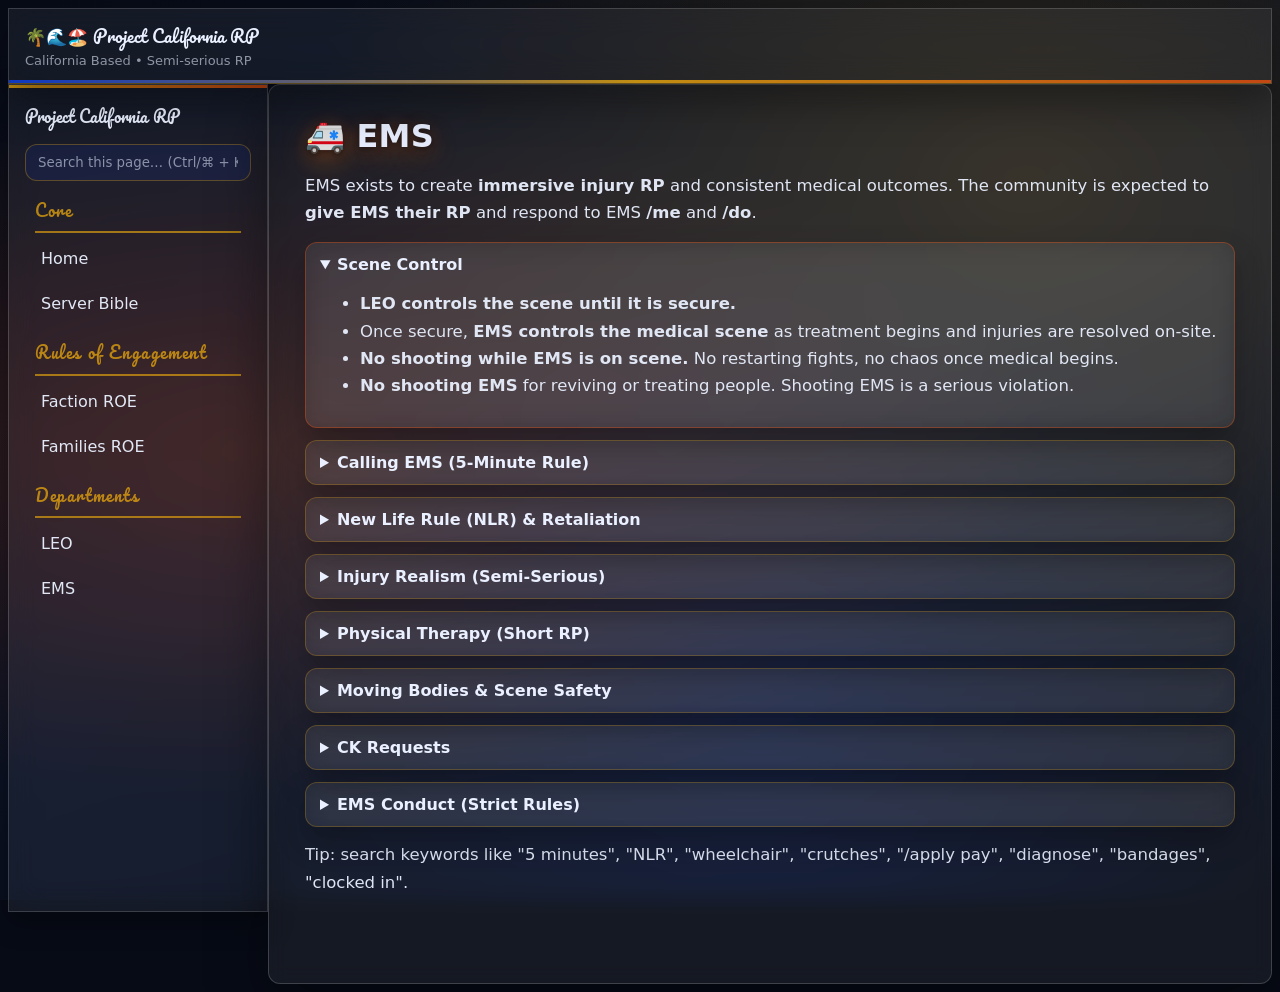
==== ems/index.html @ db91a976 "Merge pull request #1 from KissedByHoneyBee/copilot/recreate-website-structure Add GitHub Pages webs" ====
<!doctype html>
<html lang="en">
<head>
  <meta charset="utf-8"/>
  <meta name="viewport" content="width=device-width, initial-scale=1"/>
  <title>EMS • Project California RP</title>
  <link href="https://fonts.googleapis.com/css2?family=Pacifico&display=swap" rel="stylesheet">
  <link rel="stylesheet" href="../styles.css"/>
</head>

<body>
<div class="shell">

  <aside class="sidebar">
    <div class="brand">Project California RP</div>

    <div class="search">
      <input id="searchInput" placeholder="Search this page… (Ctrl/⌘ + K)" />
    </div>

    <div class="nav" id="sidebarNav"></div>
  </aside>

  <main class="main">
    <button id="menuBtn" style="margin-bottom:15px;">☰ Menu</button>

    <h1 data-search-item>🚑 EMS</h1>
    <p data-search-item>
      EMS exists to create <b>immersive injury RP</b> and consistent medical outcomes.
      The community is expected to <b>give EMS their RP</b> and respond to EMS <b>/me</b> and <b>/do</b>.
    </p>

    <details data-search-item open>
      <summary>Scene Control</summary>
      <ul>
        <li data-search-item><b>LEO controls the scene until it is secure.</b></li>
        <li data-search-item>Once secure, <b>EMS controls the medical scene</b> as treatment begins and injuries are resolved on-site.</li>
        <li data-search-item><b>No shooting while EMS is on scene.</b> No restarting fights, no chaos once medical begins.</li>
        <li data-search-item><b>No shooting EMS</b> for reviving or treating people. Shooting EMS is a serious violation.</li>
      </ul>
    </details>

    <details data-search-item>
      <summary>Calling EMS (5-Minute Rule)</summary>
      <ul>
        <li data-search-item>You must wait <b>5 minutes after a shootout</b> to call for EMS.</li>
        <li data-search-item>This is especially enforced in high-conflict areas (ex: gang blocks).</li>
        <li data-search-item>Do not call EMS instantly after getting shot — let the scene finish and breathe.</li>
      </ul>
    </details>

    <details data-search-item>
      <summary>New Life Rule (NLR) &amp; Retaliation</summary>
      <ul>
        <li data-search-item>Revives are allowed, but <b>NLR applies</b>.</li>
        <li data-search-item>You <b>cannot retaliate</b> against the person/group who shot or killed you.</li>
        <li data-search-item>Exception: you may be reminded by someone who was <b>on scene</b> and <b>did NOT die</b>.</li>
      </ul>
    </details>

    <details data-search-item>
      <summary>Injury Realism (Semi-Serious)</summary>
      <ul>
        <li data-search-item>Injury realism is enforced. If you're shot, you're expected to <b>RP the injury</b>.</li>
        <li data-search-item><b>Crutch time is 30 minutes</b> when applicable.</li>
        <li data-search-item>If <b>shot in the head</b>: you may be required to use a <b>wheelchair</b>.</li>
        <li data-search-item>If <b>shot anywhere else</b>: you may be required to use <b>crutches</b> and/or a <b>cast</b> depending on the situation.</li>
        <li data-search-item>To be taken off a <b>crutch/wheelchair</b>, you must complete physical therapy RP and <b>/apply pay</b> the EMT the full PT cost.</li>
        <li data-search-item>If you do not <b>/apply pay</b> the EMT the physical therapy pricing, you remain on the crutch/wheelchair for the full duration.</li>
        <li data-search-item>These systems exist to enforce <b>valuing your life</b> and real consequences.</li>
      </ul>
    </details>

    <details data-search-item>
      <summary>Physical Therapy (Short RP)</summary>
      <ul>
        <li data-search-item>EMS will run short physical therapy RP (examples: <b>/yoga</b>, rehab steps, mobility checks).</li>
        <li data-search-item>Citizens must cooperate and respond to EMS <b>/me</b> and <b>/do</b>.</li>
        <li data-search-item>EMS may use the <b>diagnose function</b> to confirm cause of injury/death.</li>
      </ul>
    </details>

    <details data-search-item>
      <summary>Moving Bodies &amp; Scene Safety</summary>
      <ul>
        <li data-search-item><b>Once EMS is on scene, moving bodies is NOT allowed.</b></li>
        <li data-search-item>If a body is moved <b>before</b> EMS arrives, that is a player choice — but:</li>
        <li data-search-item>You <b>cannot</b> place bodies in the ocean or anywhere that risks EMS safety to recover them.</li>
        <li data-search-item>If you move someone before EMS arrives, the recovery location must remain <b>reasonably safe and accessible</b> for EMS.</li>
        <li data-search-item><b>No hiding/kidnapping bodies.</b></li>
      </ul>
    </details>

    <details data-search-item>
      <summary>CK Requests</summary>
      <ul>
        <li data-search-item>If a community member wishes to do a <b>CK</b>, it may be approved through <b>Faction Management</b>.</li>
        <li data-search-item>CKs should be treated seriously and handled through the proper process.</li>
      </ul>
    </details>

    <details data-search-item>
      <summary>EMS Conduct (Strict Rules)</summary>
      <ul>
        <li data-search-item><b>No corrupt EMS.</b> If caught: roles will be stripped and you will be <b>blacklisted</b>.</li>
        <li data-search-item>You <b>cannot refuse service</b> to someone just because you don't like them.</li>
        <li data-search-item>You <b>cannot sell more than 30 bandages</b> to a person.</li>
        <li data-search-item><b>Do NOT crutch</b> LEO or other EMS who are <b>clocked in</b>.</li>
        <li data-search-item>EMS employees are subject to crutch rules <b>if not clocked in</b>.</li>
      </ul>
    </details>

    <p class="small" data-search-item style="margin-top:14px;">
      Tip: search keywords like "5 minutes", "NLR", "wheelchair", "crutches", "/apply pay", "diagnose", "bandages", "clocked in".
    </p>
  </main>

</div>

<script src="../nav.js"></script>
<script src="../app.js"></script>
</body>
</html>
---- styles.css ----
/* Import Pacifico font from Google Fonts */
@import url('https://fonts.googleapis.com/css2?family=Pacifico&display=swap');

/* Brand colors */
:root{
  --orange:#F7530C;
  --green:#0CF73B;
  --blue:#0C43F7;
  --gold:#F7B10C;

  --bg:#070B16;
  --surface:rgba(12,67,247,.10);
  --surface2:rgba(12,67,247,.16);
  --text:#EAF0FF;
  --muted:rgba(234,240,255,.72);
  --muted2:rgba(234,240,255,.58);
  --border:rgba(234,240,255,.10);

  --radius:12px;
  --shadow:0 10px 28px rgba(0,0,0,.45);
  --shadowSoft:0 8px 16px rgba(0,0,0,.35);

  --trans:180ms ease;

  --scriptFont: 'Pacifico', cursive;
  --siteFont: system-ui, -apple-system, Segoe UI, Roboto, Arial, sans-serif;

  --borderGold:rgba(247,177,12,.30);
  --borderBlue:rgba(12,67,247,.35);
  --ringOrange:rgba(247,83,12,.18);
  --ringGold:rgba(247,177,12,.16);
}

/* Base */
*{ box-sizing:border-box; }
html{ scroll-behavior:smooth; }

body{
  background:
    linear-gradient(rgba(7,11,22,.55), rgba(7,11,22,.65)),
    url("/assets/ca-bg.jpg");
  background-size:cover;
  background-position:center;
  background-attachment:fixed;
  background-repeat:no-repeat;
  background-color:var(--bg);
  color:var(--text);
  overflow-x:hidden;
}

/* Fallback gradient when no background image is present */
body::before{
  content:"";
  position:fixed;
  inset:0;
  z-index:-1;
  background:
    radial-gradient(ellipse at 20% 50%, rgba(247,83,12,.18) 0%, transparent 55%),
    radial-gradient(ellipse at 80% 20%, rgba(247,177,12,.14) 0%, transparent 50%),
    radial-gradient(ellipse at 60% 80%, rgba(12,67,247,.12) 0%, transparent 50%),
    linear-gradient(160deg, #070B16 0%, #0B1224 50%, #070B16 100%);
}

/* Apply site font globally */
body,
h1,h2,h3,
.nav, .nav a, .nav p,
.brand,
button, input, textarea, select,
summary, details, p, li, a{
  font-family: var(--siteFont) !important;
}

/* ---------- Header ---------- */
.globalHeader{
  position:sticky;
  top:0;
  z-index:50;
  background: rgba(255,255,255,0.06) !important;
  border: 1px solid rgba(255,255,255,0.16) !important;
  backdrop-filter: blur(14px) saturate(120%) !important;
  -webkit-backdrop-filter: blur(14px) saturate(120%) !important;
  box-shadow: 0 18px 40px rgba(0,0,0,.35) !important;
  border-bottom:1px solid var(--borderGold) !important;
}

.globalHeader::after{
  content:"";
  display:block;
  height:3px;
  background:linear-gradient(90deg, var(--blue), var(--gold), var(--orange)) !important;
  opacity:.75 !important;
}

.headerInner{
  display:flex;
  align-items:center;
  justify-content:space-between;
  gap:14px;
  padding:12px 16px;
}

.headerTitle{
  font-family: var(--scriptFont) !important;
  font-weight:normal !important;
  font-size:17px !important;
  letter-spacing:0.1px !important;
  color:var(--text);
}

.headerSub{
  font-size:13px;
  color:var(--muted2);
  margin-top:2px;
}

.headerRight{
  display:flex;
  align-items:center;
  gap:10px;
  flex-wrap:wrap;
  justify-content:flex-end;
}

.headerBtn{
  font-family: var(--scriptFont) !important;
  font-weight:normal !important;
  text-decoration:none;
  color:var(--text);
  border:1px solid var(--borderGold) !important;
  background:var(--surface) !important;
  padding:8px 10px;
  border-radius:var(--radius);
  transition:transform var(--trans), box-shadow var(--trans), border-color var(--trans), background var(--trans);
}
.headerBtn:hover{
  transform:translateY(-2px);
  border-color:rgba(247,83,12,.45) !important;
  box-shadow:0 0 0 6px var(--ringOrange), 0 10px 18px rgba(0,0,0,.30) !important;
}

/* ---------- Layout ---------- */
.shell{
  display:flex;
  min-height:calc(100vh - 0px);
}

.sidebar{
  width:260px;
  flex:0 0 260px;
  position:sticky;
  top:72px;
  height:calc(100vh - 72px);
  overflow:auto;
  background: rgba(255,255,255,0.06) !important;
  border: 1px solid rgba(255,255,255,0.16) !important;
  backdrop-filter: blur(14px) saturate(120%) !important;
  -webkit-backdrop-filter: blur(14px) saturate(120%) !important;
  border-right: 1px solid rgba(255,255,255,0.18) !important;
  box-shadow: 0 10px 24px rgba(0,0,0,.35) !important;
  padding:16px;
}

.sidebar::before{
  content:"";
  display:block;
  height:3px;
  margin:-16px -16px 14px;
  background:linear-gradient(90deg, var(--gold), var(--orange)) !important;
  opacity:.80;
}

/* Brand */
.brand{
  font-family: var(--scriptFont) !important;
  font-weight:normal !important;
  letter-spacing:.2px;
  color:var(--text);
  margin-bottom:14px;
}

/* Search input */
.search{ position:relative; }

.search input{
  width:100%;
  padding:10px 12px;
  border-radius:var(--radius);
  border:1px solid var(--borderGold) !important;
  background:var(--surface) !important;
  color:var(--text);
  outline:none;
  transition:border-color var(--trans), box-shadow var(--trans), background var(--trans);
}
.search input::placeholder{
  color:rgba(234,240,255,.55);
}
.search input:focus{
  border-color:var(--borderBlue) !important;
  box-shadow:0 0 0 4px rgba(12,67,247,.20) !important;
}

/* Nav */
.nav{
  margin-top:14px;
}

.nav p,
.nav-group-title{
  font-family: var(--scriptFont) !important;
  font-weight:normal !important;
  margin:16px 10px 6px !important;
  font-size:16px !important;
  color:rgba(247,177,12,.70) !important;
  letter-spacing:.1em !important;
  padding-bottom: 8px;
  border-bottom: 2px solid rgba(247,177,12,.60);
  margin-bottom: 10px;
}

.nav a{
  display:block;
  padding:10px 10px 10px 12px;
  margin:0 4px 6px;
  border-radius:var(--radius);
  color:rgba(234,240,255,.78);
  text-decoration:none;
  position:relative;
  transition:transform var(--trans), box-shadow var(--trans), color var(--trans), background var(--trans), border-color var(--trans);
}

.nav a:hover{
  transform:translateX(4px);
  background:rgba(12,67,247,.16) !important;
  box-shadow:0 0 0 6px rgba(12,67,247,.14) !important;
  color:var(--text) !important;
}

.nav a.active{
  background:rgba(247,177,12,.10) !important;
  color:var(--text) !important;
  font-weight:850;
  box-shadow:0 0 0 6px rgba(247,177,12,.14) !important;
}
.nav a.active::before{
  content:"";
  position:absolute;
  left:0;
  top:10px;
  bottom:10px;
  width:4px;
  border-radius:6px;
  background:var(--orange);
  box-shadow:0 0 14px rgba(247,83,12,.22);
}

/* ---------- Main content area ---------- */
.main{
  flex:1 1 auto;
  min-width:0;
  padding:32px 36px;
  background: rgba(255,255,255, 0.06) !important;
  border: 1px solid rgba(255,255,255, 0.18) !important;
  border-radius: var(--radius);
  box-shadow: 0 26px 60px rgba(0,0,0,.40) !important;
  backdrop-filter: blur(10px) !important;
  -webkit-backdrop-filter: blur(10px) !important;
}

.main > *{
  max-width:980px;
}

/* Menu button */
#menuBtn{
  display:none !important;
  border:none;
  background:var(--surface) !important;
  border:1px solid var(--borderGold) !important;
  color:var(--text);
  border-radius:var(--radius);
  padding:10px 12px;
  font-weight:900;
  cursor:pointer;
  transition:transform var(--trans), box-shadow var(--trans), border-color var(--trans), background var(--trans);
}
#menuBtn:hover{
  transform:translateY(-2px);
  box-shadow:0 10px 18px rgba(247,83,12,.14);
  border-color:rgba(247,83,12,.30);
}

/* Typography */
h1{
  color: rgba(234,240,255,.98) !important;
  font-weight:900;
  margin:0 0 16px;
  letter-spacing:.2px;
  text-shadow:
    0 2px 6px rgba(0,0,0,.45),
    0 6px 22px rgba(247,83,12,.22),
    0 10px 34px rgba(247,177,12,.20),
    0 0 18px rgba(247,83,12,.10);
}
h2{
  color: rgba(234,240,255,.96) !important;
  font-weight:850;
  margin:22px 0 10px;
  position:relative;
  padding-bottom:8px;
}
h2::after{
  content:"";
  position:absolute;
  left:0;
  bottom:0;
  width:84px;
  height:3px;
  background:var(--orange);
  border-radius:999px;
}
h3{
  color: rgba(234,240,255,.96) !important;
  font-weight:800;
  margin:16px 0 8px;
}

p, li{
  font-size:16.5px;
  line-height:1.65;
  color: rgba(234,240,255,.95) !important;
}

a{
  color: rgba(234,240,255,.96) !important;
}
a:hover{
  color: var(--gold) !important;
}

/* Details dropdowns */
details{
  background: rgba(255,255,255,0.06) !important;
  border:1px solid rgba(247,177,12,.24) !important;
  border-radius:var(--radius);
  box-shadow: 0 14px 30px rgba(0,0,0,.28) !important;
  backdrop-filter: blur(14px) saturate(120%) !important;
  -webkit-backdrop-filter: blur(14px) saturate(120%) !important;
  padding:12px 14px;
  margin:12px 0;
}
summary{
  cursor:pointer;
  font-weight:850;
  color:var(--text);
}
details[open]{
  border-color:rgba(247,83,12,.35) !important;
}

/* Code blocks */
pre, code{
  font-family:ui-monospace,SFMono-Regular,Menlo,Monaco,Consolas,"Liberation Mono","Courier New",monospace;
}
pre{
  background:#050914;
  color:#EAF0FF;
  padding:14px 16px;
  border-radius:var(--radius);
  overflow:auto;
  border:1px solid rgba(247,177,12,.22) !important;
}
code{
  background:rgba(12,67,247,.10);
  padding:.15em .35em;
  border-radius:8px;
}

/* Tables */
table{
  width:100%;
  border-collapse:separate;
  border-spacing:0;
  border:1px solid rgba(247,177,12,.28) !important;
  border-radius:var(--radius);
  overflow:hidden;
  background:var(--surface);
}
th, td{
  text-align:left;
  padding:12px 12px;
  border-bottom:1px solid rgba(247,177,12,.14) !important;
}
th{
  color:var(--text);
}
tr:nth-child(even) td{
  background:rgba(12,67,247,.08) !important;
}
tr:last-child td{ border-bottom:none; }

/* Search results dropdown */
.searchResults{
  margin-top:10px;
  border:1px solid rgba(255,255,255,.18);
  background: rgba(255,255,255,.06);
  backdrop-filter: blur(10px);
  border-radius: var(--radius);
  box-shadow: 0 20px 45px rgba(0,0,0,.45);
  overflow:hidden;
}

.searchResultItem{
  display:block;
  padding:10px 12px;
  text-decoration:none;
  border-top:1px solid rgba(255,255,255,.10);
  color: var(--text);
}

.searchResultItem:first-child{ border-top:none; }

.searchResultItem:hover{
  background: rgba(12,67,247,.12);
}

.searchResultTitle{
  font-weight:850;
}

.searchResultMeta{
  padding:10px 12px;
  color: var(--muted2);
  font-size:14px;
}

/* ---------- Server Info Card (homepage) ---------- */
.serverInfoTitle{
  position:relative;
  padding-bottom:10px;
}
.serverInfoTitle::after{
  content:"";
  position:absolute;
  left:0;
  bottom:0;
  width:140px;
  height:2px;
  background:rgba(247,177,12,.95);
  border-radius:999px;
  opacity:.85;
}

.serverInfoCard{
  background: rgba(255,255,255, 0.035) !important;
  border: 1px solid rgba(255, 255, 255, 0.16) !important;
  backdrop-filter: blur(18px) saturate(130%) !important;
  -webkit-backdrop-filter: blur(18px) saturate(130%) !important;
  border-radius: var(--radius);
  padding: 18px 20px !important;
  margin-top: 10px;
  color: rgba(234,240,255,0.96) !important;
}

.serverInfoCard p{
  line-height: 1.78 !important;
  margin: 0 !important;
}

/* ---------- Responsive ---------- */
@media (max-width: 860px){
  .shell{
    display:block;
  }

  .sidebar{
    position:fixed;
    top:72px;
    left:14px;
    right:14px;
    width:auto;
    height:auto;
    max-height:calc(100vh - 90px);
    overflow:auto;
    opacity:0;
    transform:translateY(-10px);
    pointer-events:none;
    transition:opacity var(--trans), transform var(--trans);
    border-radius:var(--radius);
  }

  .sidebar.open{
    opacity:1;
    transform:translateY(0);
    pointer-events:auto;
  }

  #menuBtn{
    display:inline-block !important;
  }

  .main{
    padding:16px;
  }
}
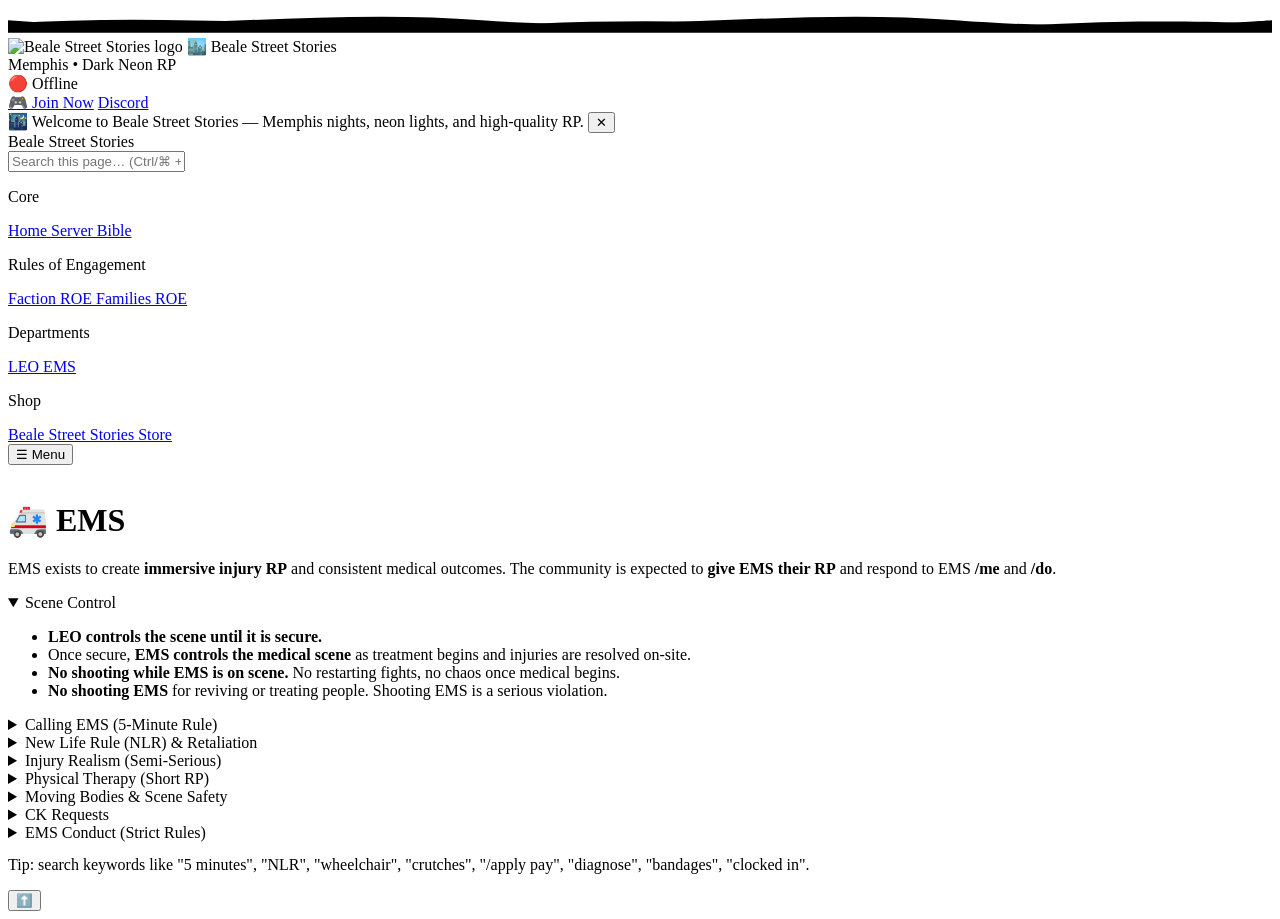
==== commit b6f80584: "feat: rebrand site to Beale Street Stories Memphis theme Agent-Logs-Url: https://github.com/BealeStr" ====
--- a/ems/index.html
+++ b/ems/index.html
@@ -3,8 +3,8 @@
 <head>
   <meta charset="utf-8"/>
   <meta name="viewport" content="width=device-width, initial-scale=1"/>
-  <title>EMS • Project California RP</title>
-  <link href="https://fonts.googleapis.com/css2?family=Pacifico&display=swap" rel="stylesheet">
+  <title>EMS • Beale Street Stories</title>
+  <link href="https://fonts.googleapis.com/css2?family=Rajdhani:wght@600;700&display=swap" rel="stylesheet">
   <link rel="stylesheet" href="../styles.css"/>
 </head>
 
@@ -12,7 +12,7 @@
 <div class="shell">
 
   <aside class="sidebar">
-    <div class="brand">Project California RP</div>
+    <div class="brand">Beale Street Stories</div>
 
     <div class="search">
       <input id="searchInput" placeholder="Search this page… (Ctrl/⌘ + K)" />
